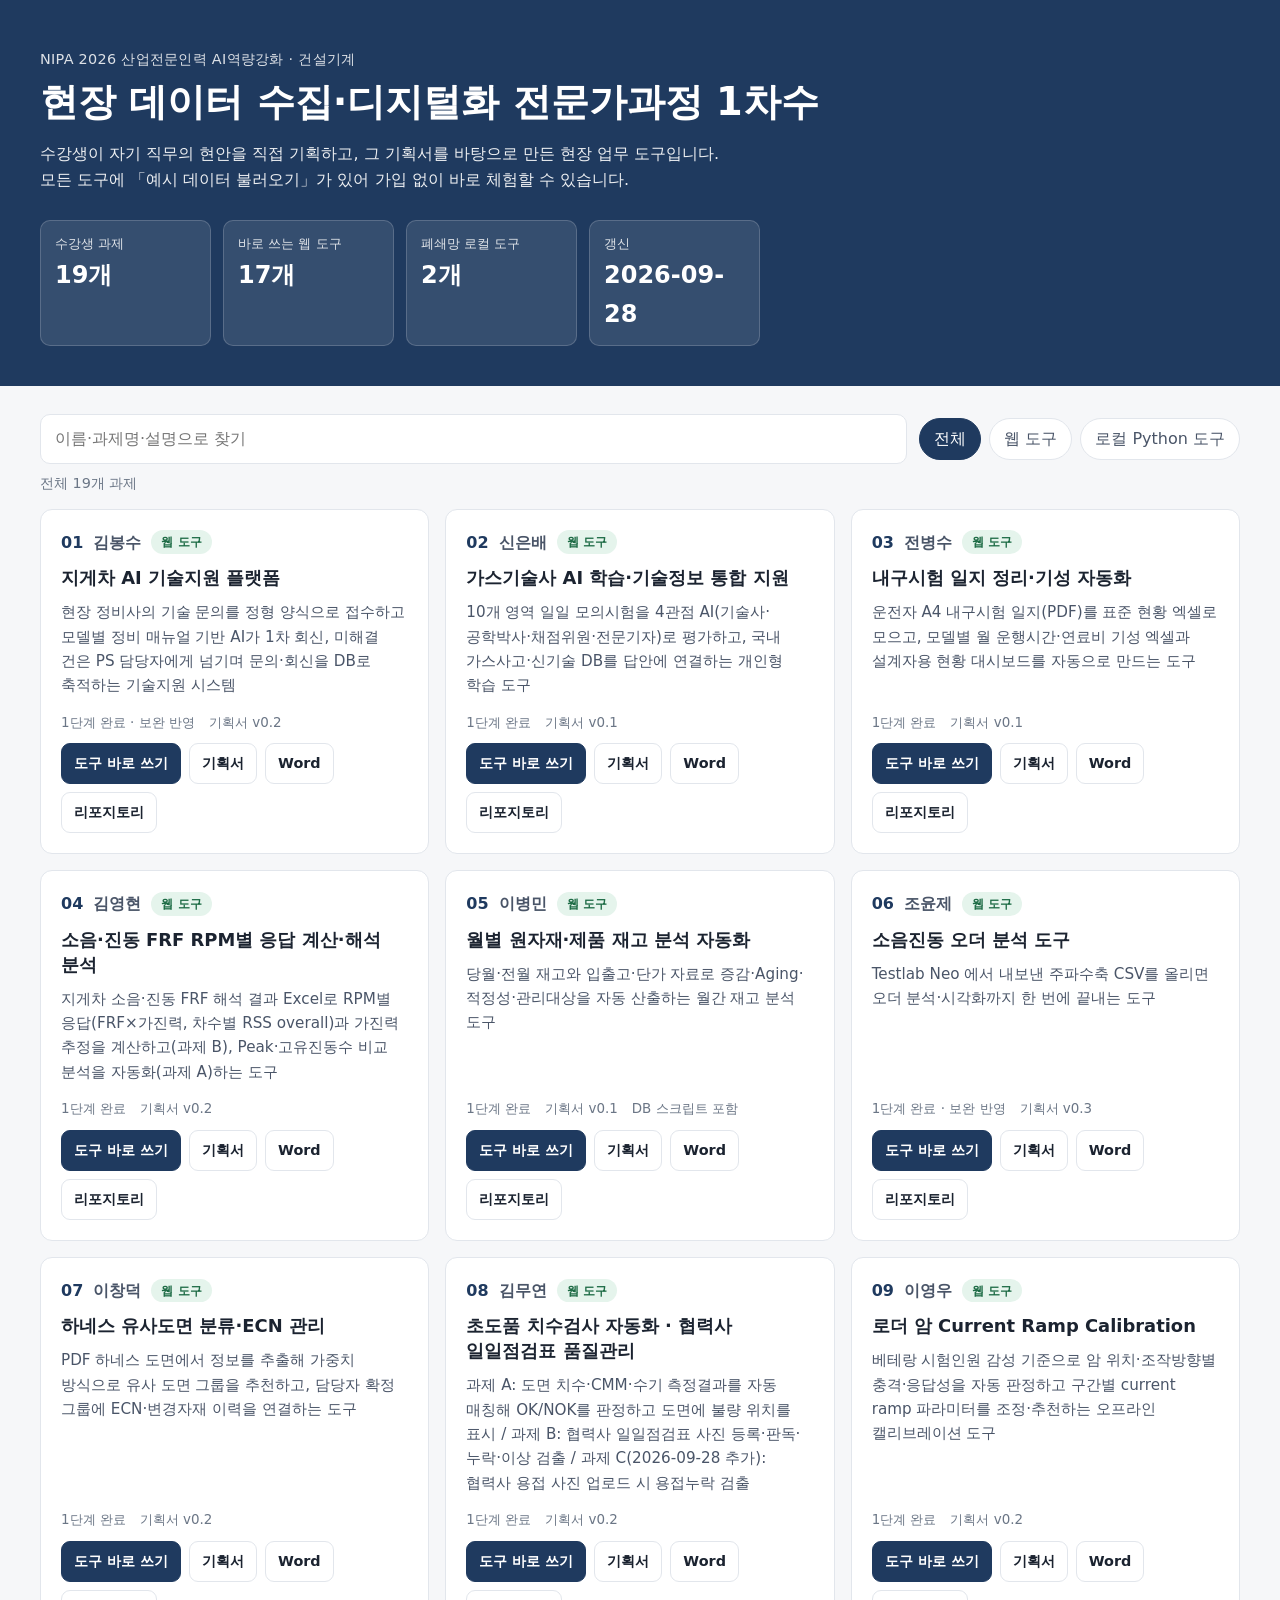
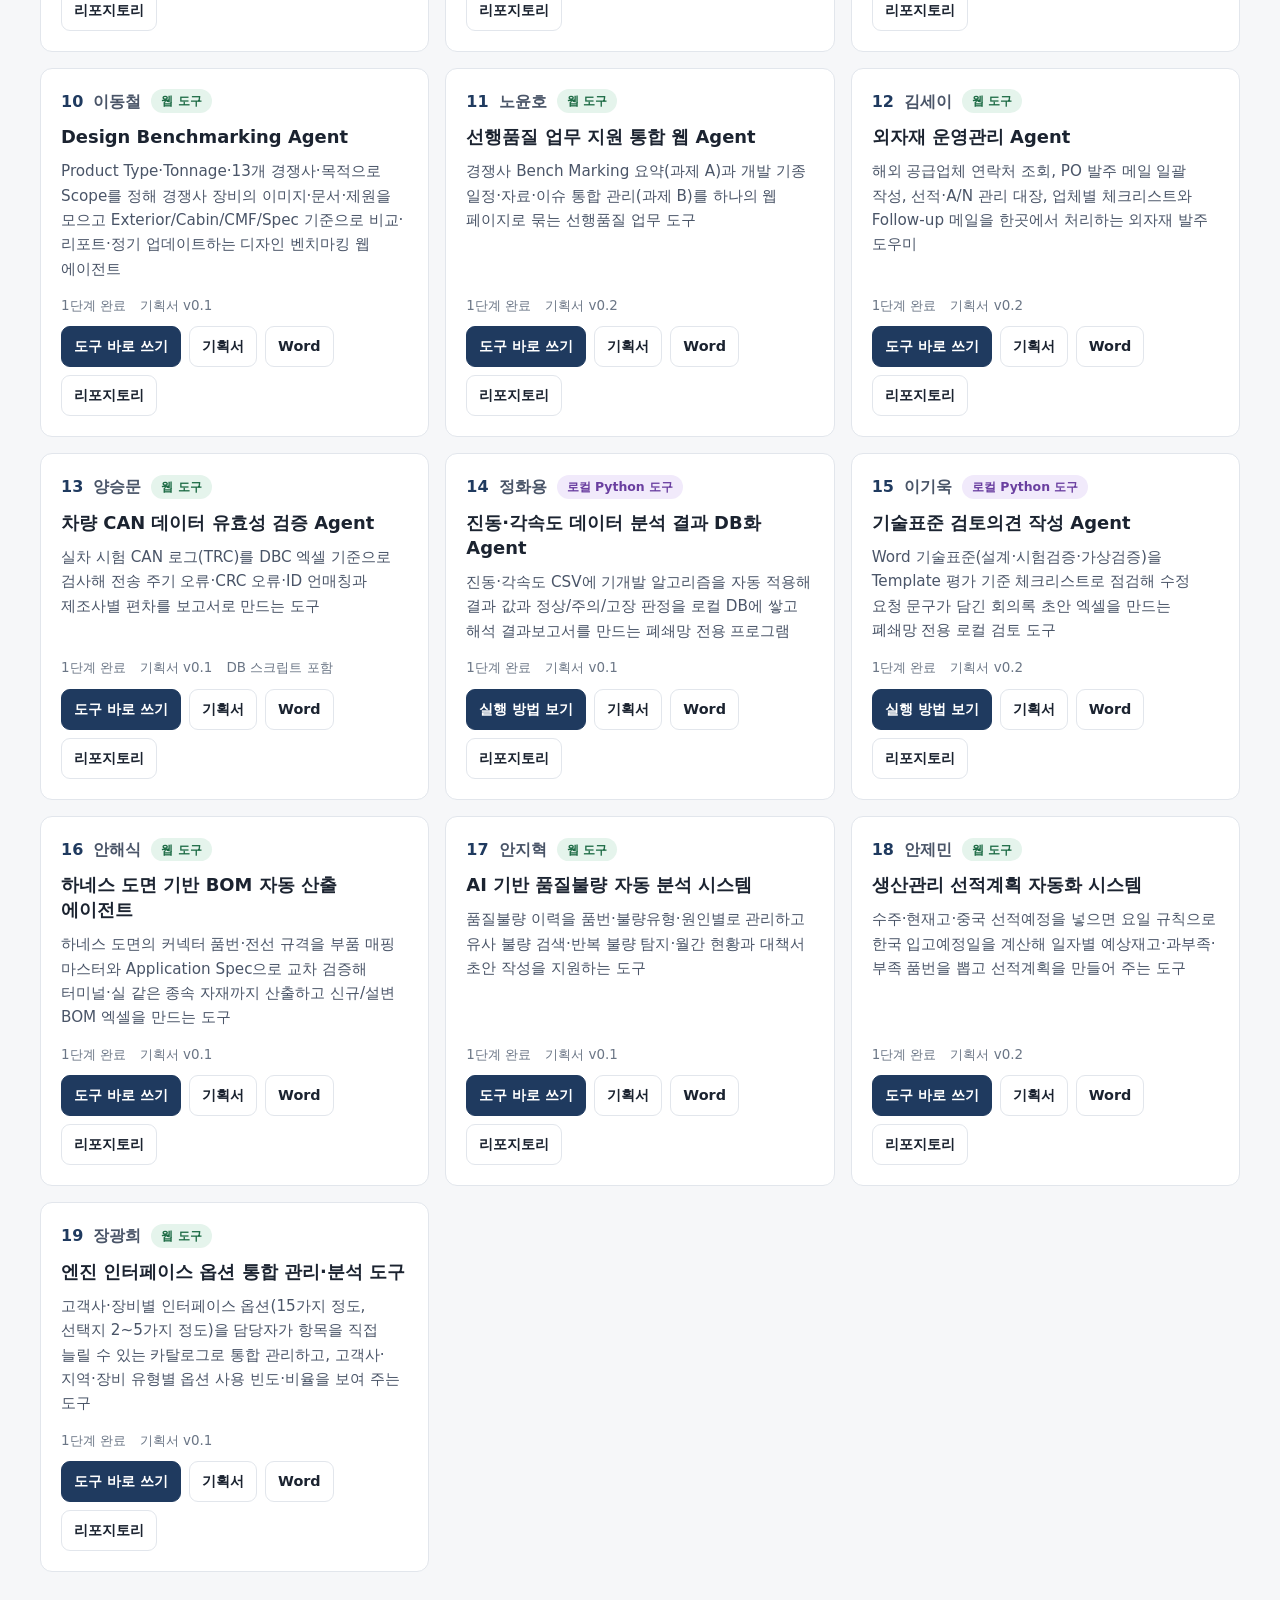
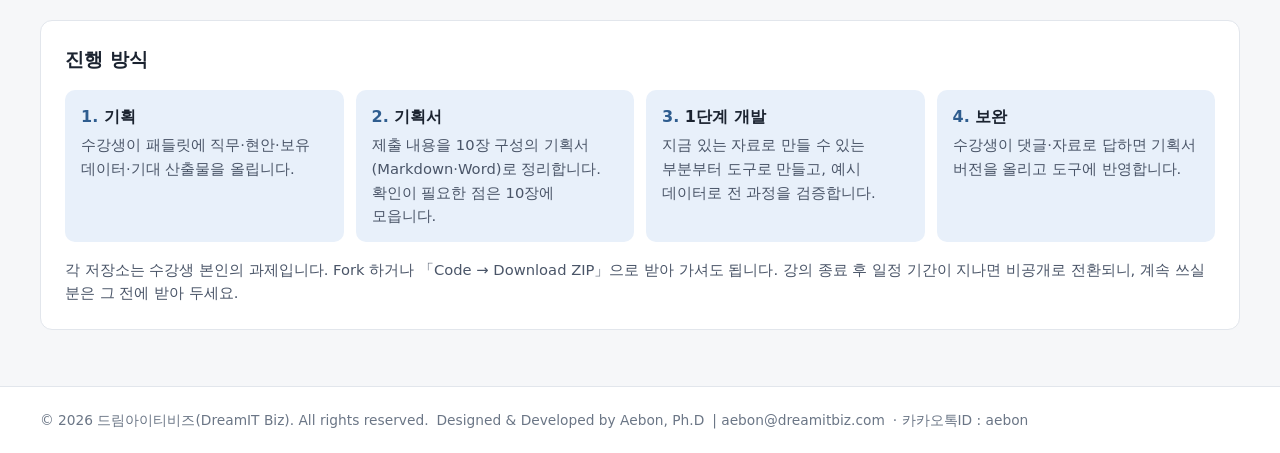
==== index.html @ 77afb8bf "수강생 프로젝트 소개 페이지 — data09-01~19 목록(도구·기획서·리포 링크), 목록 자동 생성기, OG Co-Authored-By: Claude Opus 5.5 <nore" ====
<!doctype html>
<html lang="ko">
<head>
  <meta charset="utf-8" />
  <meta name="viewport" content="width=device-width, initial-scale=1" />
  <title>현장 데이터 디지털화 전문가과정 1차수 · 수강생 프로젝트</title>
  <meta name="description" content="현장 데이터 수집·디지털화 전문가과정 1차수 수강생들이 직접 기획한 현장 업무 도구를 한곳에 모았습니다. 기획서·리포지토리·바로 쓰는 도구 링크." />
  <link rel="canonical" href="https://aebonlee.github.io/data09-00/" />
  <meta name="robots" content="index, follow" />
  <meta property="og:type" content="website" />
  <meta property="og:site_name" content="현장 데이터 디지털화 전문가과정" />
  <meta property="og:url" content="https://aebonlee.github.io/data09-00/" />
  <meta property="og:title" content="현장 데이터 디지털화 전문가과정 1차수 · 수강생 프로젝트" />
  <meta property="og:description" content="수강생이 직접 기획한 현장 업무 도구 모음 — 기획서·리포지토리·바로 쓰는 도구" />
  <meta property="og:image" content="https://aebonlee.github.io/data09-00/og-image.png" />
  <meta property="og:image:width" content="1200" />
  <meta property="og:image:height" content="630" />
  <meta name="twitter:card" content="summary_large_image" />
  <link rel="icon" href="data:image/svg+xml,%3Csvg xmlns='http://www.w3.org/2000/svg' viewBox='0 0 32 32'%3E%3Crect width='32' height='32' rx='7' fill='%231f3a5f'/%3E%3Ctext x='16' y='22' font-size='15' text-anchor='middle' fill='white' font-family='sans-serif' font-weight='700'%3E09%3C/text%3E%3C/svg%3E" />
  <link rel="stylesheet" href="css/style.css" />
</head>
<body>
  <header class="hero">
    <div class="inner">
      <p class="eyebrow">NIPA 2026 산업전문인력 AI역량강화 · 건설기계</p>
      <h1>현장 데이터 수집·디지털화 전문가과정 <span class="nowrap">1차수</span></h1>
      <p class="lead">수강생이 자기 직무의 현안을 직접 기획하고, 그 기획서를 바탕으로 만든 현장 업무 도구입니다.<br />
        모든 도구에 「예시 데이터 불러오기」가 있어 가입 없이 바로 체험할 수 있습니다.</p>
      <dl class="stats" id="stats"></dl>
    </div>
  </header>

  <main class="inner">
    <section class="toolbar" aria-label="찾기">
      <label class="search">
        <span class="sr-only">검색</span>
        <input id="q" type="search" placeholder="이름·과제명·설명으로 찾기" autocomplete="off" />
      </label>
      <div class="chips" role="group" aria-label="유형">
        <button type="button" class="chip is-on" data-kind="">전체</button>
        <button type="button" class="chip" data-kind="웹 도구">웹 도구</button>
        <button type="button" class="chip" data-kind="로컬 Python 도구">로컬 Python 도구</button>
      </div>
    </section>

    <p class="count" id="count" aria-live="polite"></p>
    <ol class="grid" id="grid"></ol>

    <section class="guide">
      <h2>진행 방식</h2>
      <ol class="steps">
        <li><strong>기획</strong><span>수강생이 패들릿에 직무·현안·보유 데이터·기대 산출물을 올립니다.</span></li>
        <li><strong>기획서</strong><span>제출 내용을 10장 구성의 기획서(Markdown·Word)로 정리합니다. 확인이 필요한 점은 10장에 모읍니다.</span></li>
        <li><strong>1단계 개발</strong><span>지금 있는 자료로 만들 수 있는 부분부터 도구로 만들고, 예시 데이터로 전 과정을 검증합니다.</span></li>
        <li><strong>보완</strong><span>수강생이 댓글·자료로 답하면 기획서 버전을 올리고 도구에 반영합니다.</span></li>
      </ol>
      <p class="note">각 저장소는 수강생 본인의 과제입니다. Fork 하거나 「Code → Download ZIP」으로 받아 가셔도 됩니다.
        강의 종료 후 일정 기간이 지나면 비공개로 전환되니, 계속 쓰실 분은 그 전에 받아 두세요.</p>
    </section>
  </main>

  <footer class="footer">
    <div class="inner footer-bottom-line" id="footer"></div>
  </footer>

  <script src="data/projects.js"></script>
  <script src="js/app.js"></script>
</body>
</html>
---- css/style.css ----
:root {
  --bg: #f6f7f9;
  --surface: #ffffff;
  --ink: #1b2330;
  --ink-2: #4a5568;
  --ink-3: #6b7686;
  --line: #e2e6ec;
  --brand: #1f3a5f;
  --brand-2: #2f5d8f;
  --on-brand: #ffffff;
  --accent: #e8f0fa;
  --ok: #1d6b45;
  --ok-bg: #e5f4ec;
  --py: #6a3fa0;
  --py-bg: #f1eafb;
  --container-wide: 1280px;
  --container-pad: 20px;
  --radius: 12px;
}
@media (min-width: 640px) { :root { --container-pad: 28px; } }
@media (min-width: 1024px) { :root { --container-pad: 40px; } }

* { box-sizing: border-box; }
html { -webkit-text-size-adjust: 100%; }
body {
  margin: 0;
  background: var(--bg);
  color: var(--ink);
  font-family: "Pretendard", "Apple SD Gothic Neo", "Malgun Gothic", system-ui, sans-serif;
  line-height: 1.6;
  word-break: keep-all;
  overflow-wrap: break-word;
}
a { color: inherit; }
button, input { font: inherit; }
.nowrap { white-space: nowrap; }
.sr-only { position: absolute; width: 1px; height: 1px; overflow: hidden; clip: rect(0 0 0 0); white-space: nowrap; }

.inner {
  max-width: calc(var(--container-wide) + 2 * var(--container-pad));
  padding: 0 var(--container-pad);
  margin: 0 auto;
}

/* 히어로 */
.hero { background: var(--brand); color: var(--on-brand); padding: 48px 0 40px; }
.hero h1 { color: var(--on-brand); font-size: clamp(1.5rem, 1.1rem + 2vw, 2.4rem); line-height: 1.3; margin: 6px 0 14px; }
.eyebrow { margin: 0; font-size: 0.9rem; opacity: 0.85; letter-spacing: 0.02em; }
.lead { margin: 0; max-width: 52rem; opacity: 0.92; }
.stats { display: grid; grid-template-columns: repeat(auto-fit, minmax(140px, 1fr)); gap: 12px; margin: 28px 0 0; max-width: 720px; }
.stats div { background: rgba(255, 255, 255, 0.1); border: 1px solid rgba(255, 255, 255, 0.18); border-radius: 10px; padding: 12px 14px; }
.stats dt { font-size: 0.82rem; opacity: 0.85; }
.stats dd { margin: 2px 0 0; font-size: 1.5rem; font-weight: 700; }

/* 찾기 */
.toolbar { display: flex; flex-wrap: wrap; gap: 12px; align-items: center; margin: 28px 0 8px; }
.search { flex: 1 1 280px; }
.search input {
  width: 100%; padding: 11px 14px; border: 1px solid var(--line); border-radius: 10px; background: var(--surface); color: var(--ink);
}
.search input:focus { outline: 2px solid var(--brand-2); outline-offset: 1px; }
.chips { display: flex; flex-wrap: wrap; gap: 8px; }
.chip {
  border: 1px solid var(--line); background: var(--surface); color: var(--ink-2); border-radius: 999px; padding: 7px 14px; cursor: pointer;
}
.chip.is-on { background: var(--brand); border-color: var(--brand); color: var(--on-brand); }
.count { color: var(--ink-3); font-size: 0.9rem; margin: 6px 0 14px; }

/* 카드 */
.grid { list-style: none; padding: 0; margin: 0; display: grid; gap: 16px; grid-template-columns: repeat(auto-fill, minmax(min(100%, 340px), 1fr)); }
.card {
  background: var(--surface); border: 1px solid var(--line); border-radius: var(--radius); padding: 20px; display: flex; flex-direction: column; gap: 10px; min-width: 0;
}
.card-top { display: flex; align-items: center; gap: 10px; flex-wrap: wrap; }
.no { font-weight: 800; color: var(--brand); font-variant-numeric: tabular-nums; }
.who { color: var(--ink-2); font-weight: 600; }
.badge { font-size: 0.78rem; border-radius: 999px; padding: 2px 10px; font-weight: 600; }
.badge.web { background: var(--ok-bg); color: var(--ok); }
.badge.py { background: var(--py-bg); color: var(--py); }
.card h3 { margin: 0; font-size: 1.12rem; line-height: 1.4; }
.card p.desc { margin: 0; color: var(--ink-2); font-size: 0.95rem; }
.meta { display: flex; flex-wrap: wrap; gap: 6px 14px; color: var(--ink-3); font-size: 0.84rem; margin-top: auto; padding-top: 4px; }
.actions { display: flex; flex-wrap: wrap; gap: 8px; }
.btn {
  display: inline-flex; align-items: center; gap: 8px; text-decoration: none; border-radius: 9px; padding: 8px 12px; font-size: 0.9rem; font-weight: 600;
  border: 1px solid var(--line); color: var(--ink); background: var(--surface);
}
.btn:hover { border-color: var(--brand-2); }
.btn.primary { background: var(--brand); border-color: var(--brand); color: var(--on-brand); }
.btn.primary:hover { background: var(--brand-2); }
.btn.muted { color: var(--ink-3); cursor: default; }
.empty { color: var(--ink-3); padding: 28px 0; }

/* 진행 방식 */
.guide { margin: 48px 0 56px; background: var(--surface); border: 1px solid var(--line); border-radius: var(--radius); padding: 24px; }
.guide h2 { margin: 0 0 14px; font-size: 1.2rem; }
.steps { list-style: none; counter-reset: s; padding: 0; margin: 0; display: grid; gap: 12px; grid-template-columns: repeat(auto-fit, minmax(min(100%, 230px), 1fr)); }
.steps li { counter-increment: s; background: var(--accent); border-radius: 10px; padding: 14px 16px; display: flex; flex-direction: column; gap: 4px; }
.steps li strong::before { content: counter(s) ". "; color: var(--brand-2); }
.steps span { color: var(--ink-2); font-size: 0.92rem; }
.note { margin: 16px 0 0; color: var(--ink-2); font-size: 0.92rem; }

/* 푸터 */
.footer { border-top: 1px solid var(--line); background: var(--surface); padding: 22px 0; color: var(--ink-3); font-size: 0.86rem; }
.footer-bottom-line { display: flex; flex-wrap: wrap; gap: 2px 8px; align-items: baseline; }
.footer-bottom-line span { white-space: nowrap; }
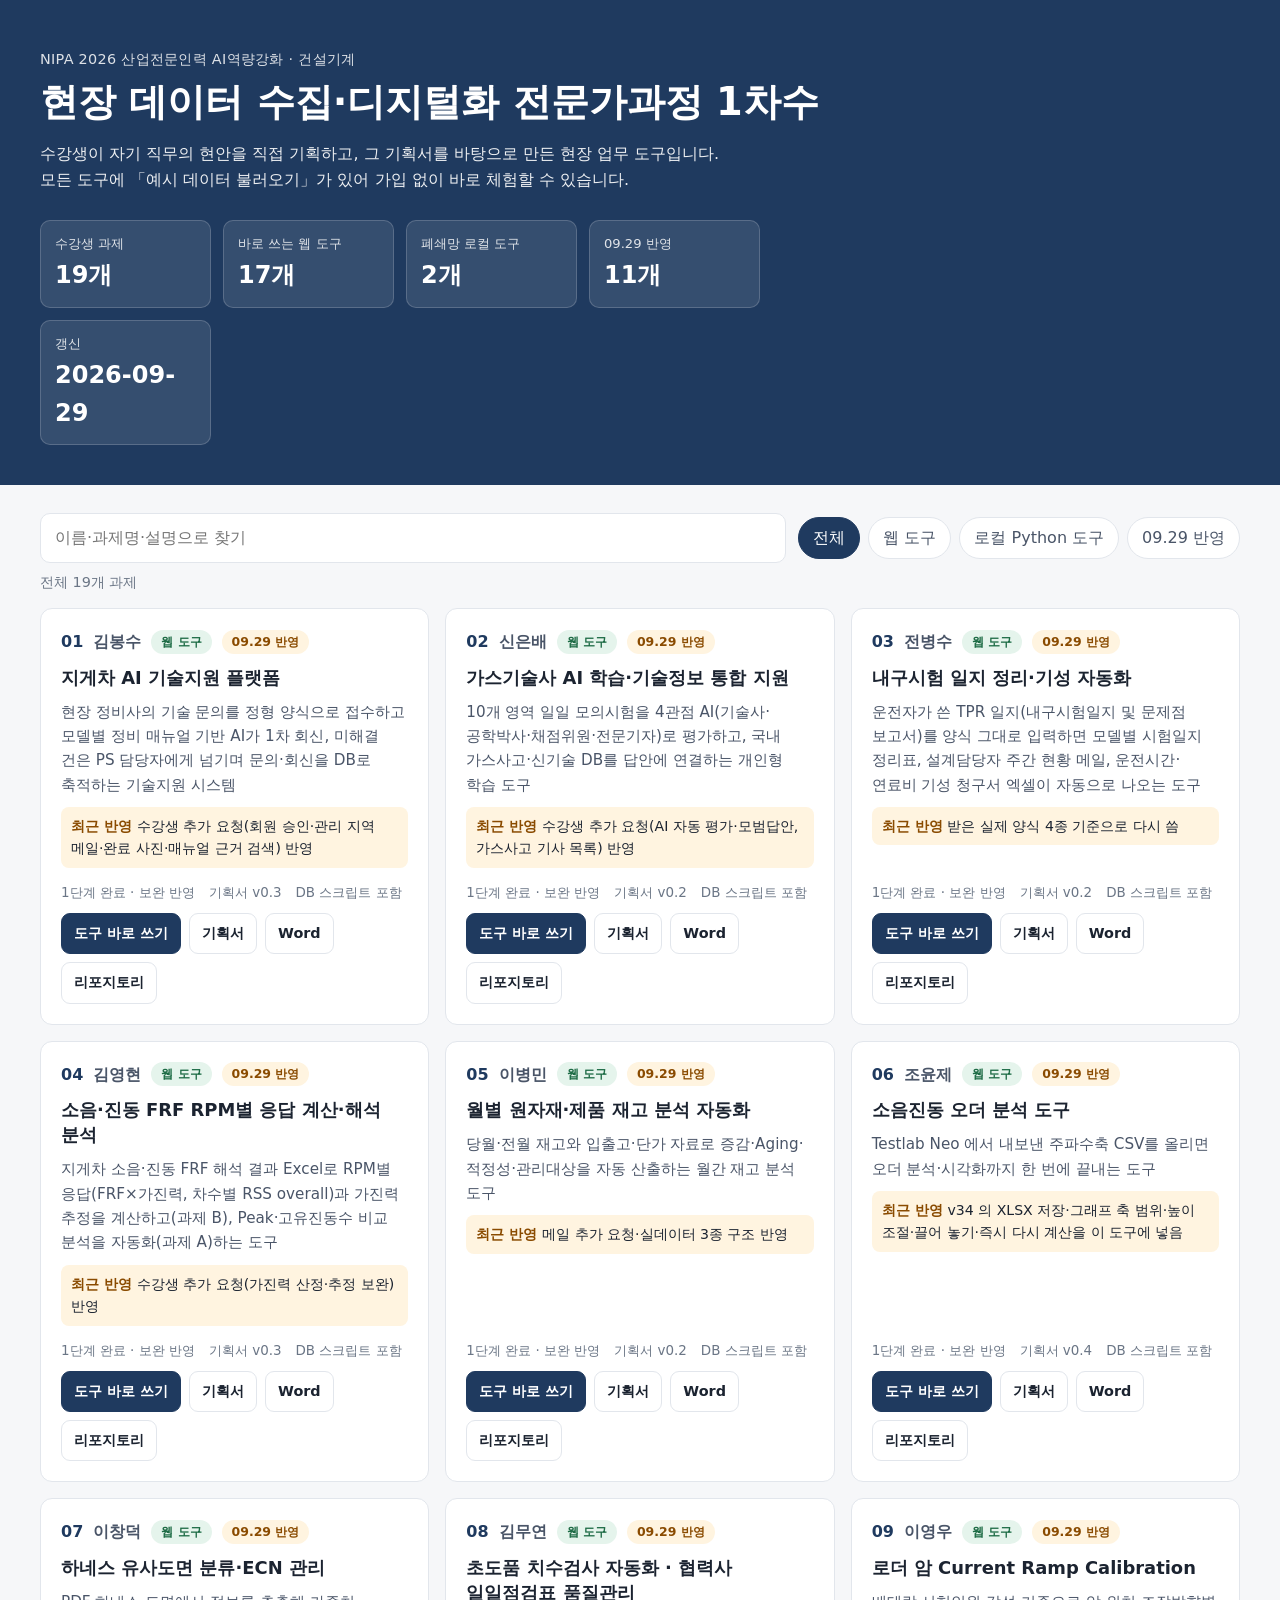
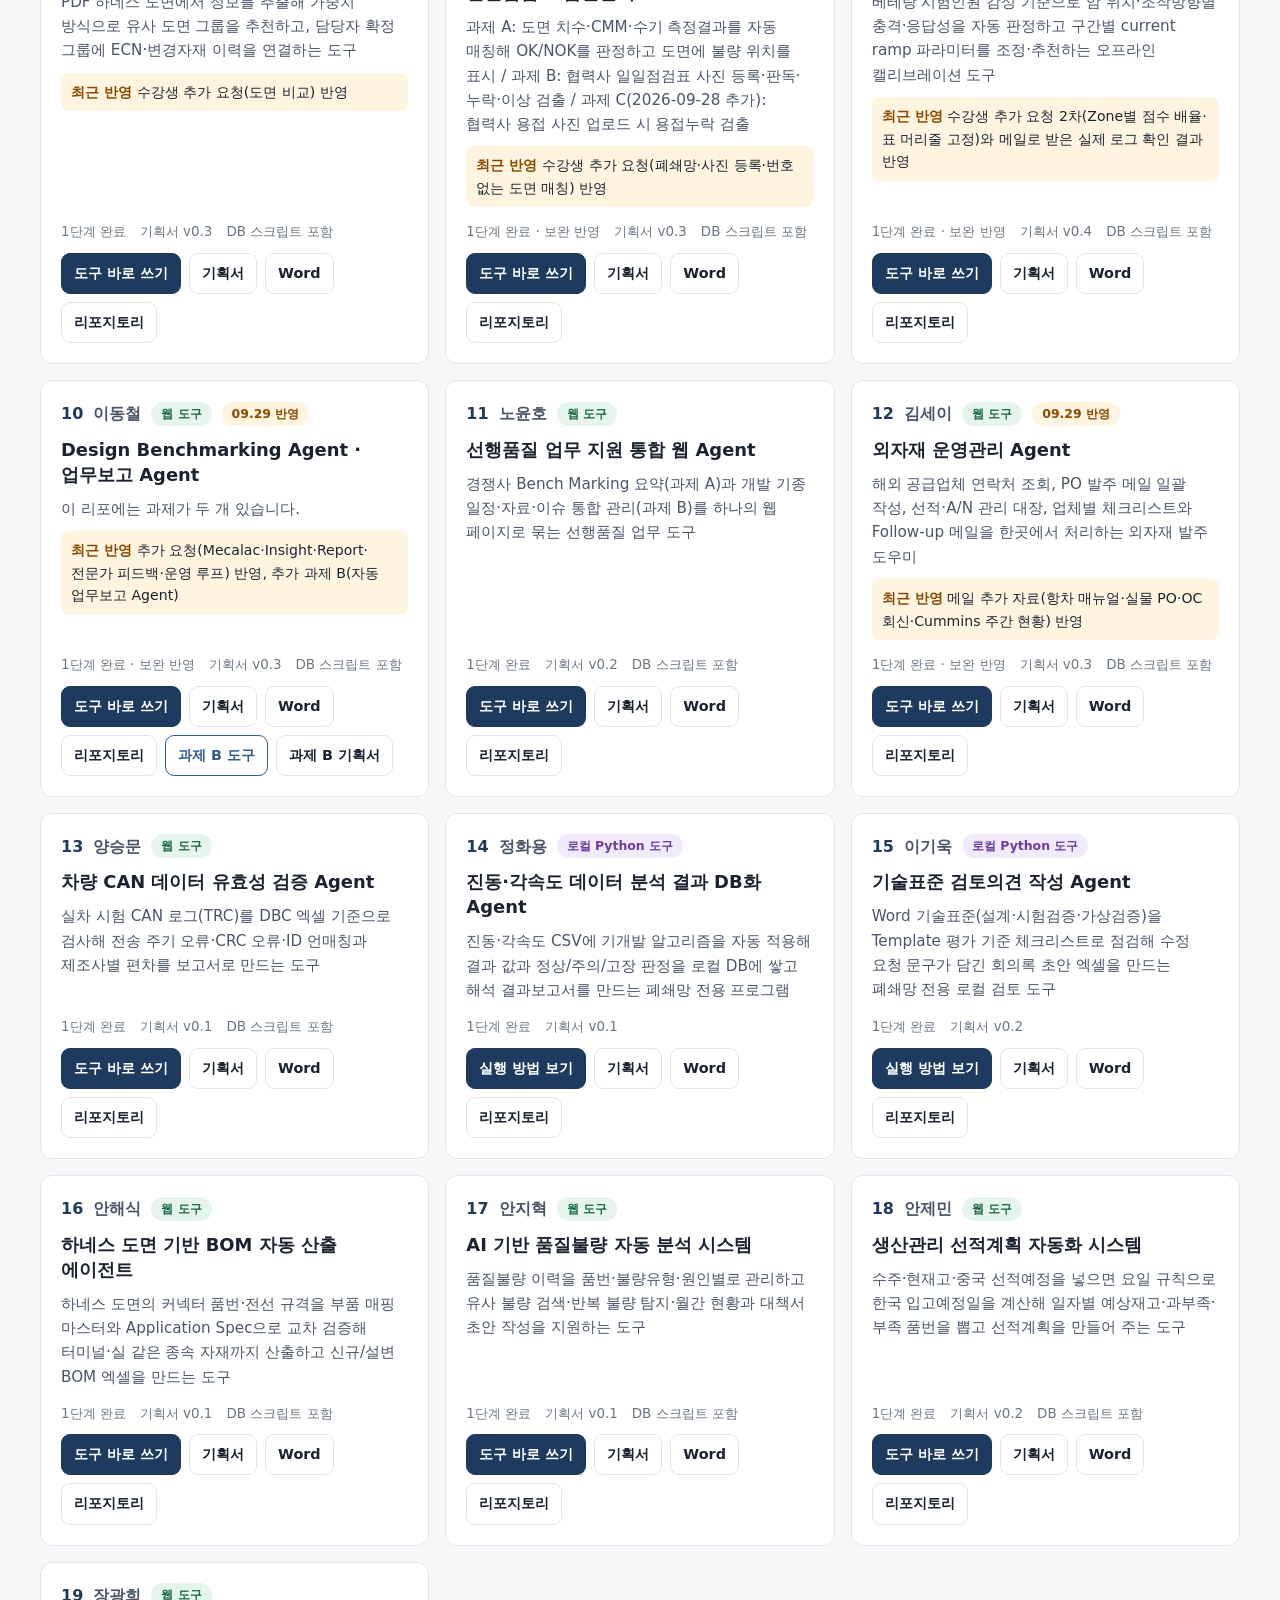
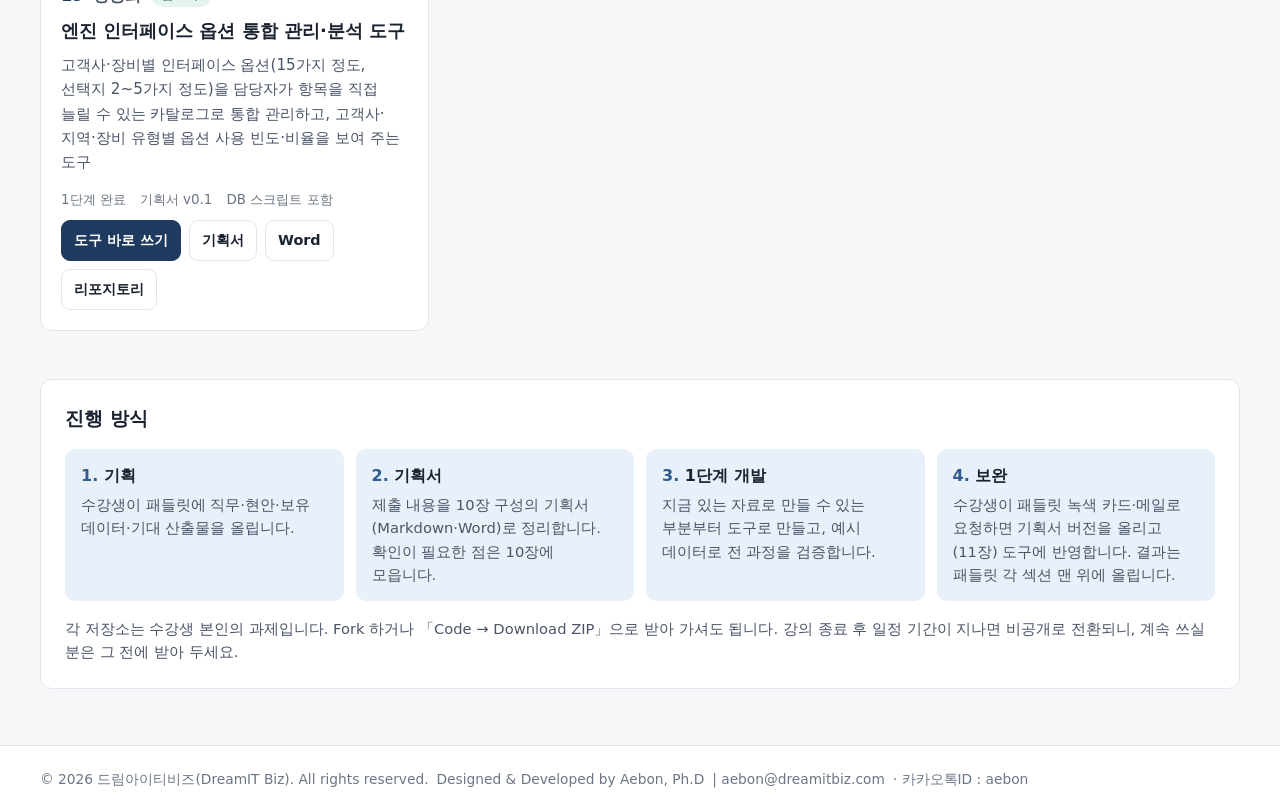
==== commit 32f6bf88: "허브 — 최근 반영 표시(날짜 배지·반영 내용·필터·통계), 과제 B 링크, 좁은 화면 푸터 줄바꿈 Co-Authored-By: Claude Opus 5.5 <noreply@ant" ====
--- a/index.html
+++ b/index.html
@@ -40,6 +40,7 @@
         <button type="button" class="chip is-on" data-kind="">전체</button>
         <button type="button" class="chip" data-kind="웹 도구">웹 도구</button>
         <button type="button" class="chip" data-kind="로컬 Python 도구">로컬 Python 도구</button>
+        <button type="button" class="chip" data-kind="recent">최근 반영</button>
       </div>
     </section>
 
@@ -52,7 +53,7 @@
         <li><strong>기획</strong><span>수강생이 패들릿에 직무·현안·보유 데이터·기대 산출물을 올립니다.</span></li>
         <li><strong>기획서</strong><span>제출 내용을 10장 구성의 기획서(Markdown·Word)로 정리합니다. 확인이 필요한 점은 10장에 모읍니다.</span></li>
         <li><strong>1단계 개발</strong><span>지금 있는 자료로 만들 수 있는 부분부터 도구로 만들고, 예시 데이터로 전 과정을 검증합니다.</span></li>
-        <li><strong>보완</strong><span>수강생이 댓글·자료로 답하면 기획서 버전을 올리고 도구에 반영합니다.</span></li>
+        <li><strong>보완</strong><span>수강생이 패들릿 녹색 카드·메일로 요청하면 기획서 버전을 올리고(11장) 도구에 반영합니다. 결과는 패들릿 각 섹션 맨 위에 올립니다.</span></li>
       </ol>
       <p class="note">각 저장소는 수강생 본인의 과제입니다. Fork 하거나 「Code → Download ZIP」으로 받아 가셔도 됩니다.
         강의 종료 후 일정 기간이 지나면 비공개로 전환되니, 계속 쓰실 분은 그 전에 받아 두세요.</p>
--- a/css/style.css
+++ b/css/style.css
@@ -13,6 +13,8 @@
   --ok-bg: #e5f4ec;
   --py: #6a3fa0;
   --py-bg: #f1eafb;
+  --new: #8a4b00;
+  --new-bg: #fff4e0;
   --container-wide: 1280px;
   --container-pad: 20px;
   --radius: 12px;
@@ -77,6 +79,10 @@
 .badge { font-size: 0.78rem; border-radius: 999px; padding: 2px 10px; font-weight: 600; }
 .badge.web { background: var(--ok-bg); color: var(--ok); }
 .badge.py { background: var(--py-bg); color: var(--py); }
+.badge.new { background: var(--new-bg); color: var(--new); }
+.card p.recent { margin: 0; padding: 8px 10px; background: var(--new-bg); border-radius: 8px; color: var(--ink); font-size: 0.88rem; }
+.card p.recent strong { color: var(--new); }
+.btn.sub { border-color: var(--brand-2); color: var(--brand-2); }
 .card h3 { margin: 0; font-size: 1.12rem; line-height: 1.4; }
 .card p.desc { margin: 0; color: var(--ink-2); font-size: 0.95rem; }
 .meta { display: flex; flex-wrap: wrap; gap: 6px 14px; color: var(--ink-3); font-size: 0.84rem; margin-top: auto; padding-top: 4px; }
@@ -104,3 +110,4 @@
 .footer { border-top: 1px solid var(--line); background: var(--surface); padding: 22px 0; color: var(--ink-3); font-size: 0.86rem; }
 .footer-bottom-line { display: flex; flex-wrap: wrap; gap: 2px 8px; align-items: baseline; }
 .footer-bottom-line span { white-space: nowrap; }
+@media (max-width: 400px) { .footer-bottom-line span:first-child { white-space: normal; } }
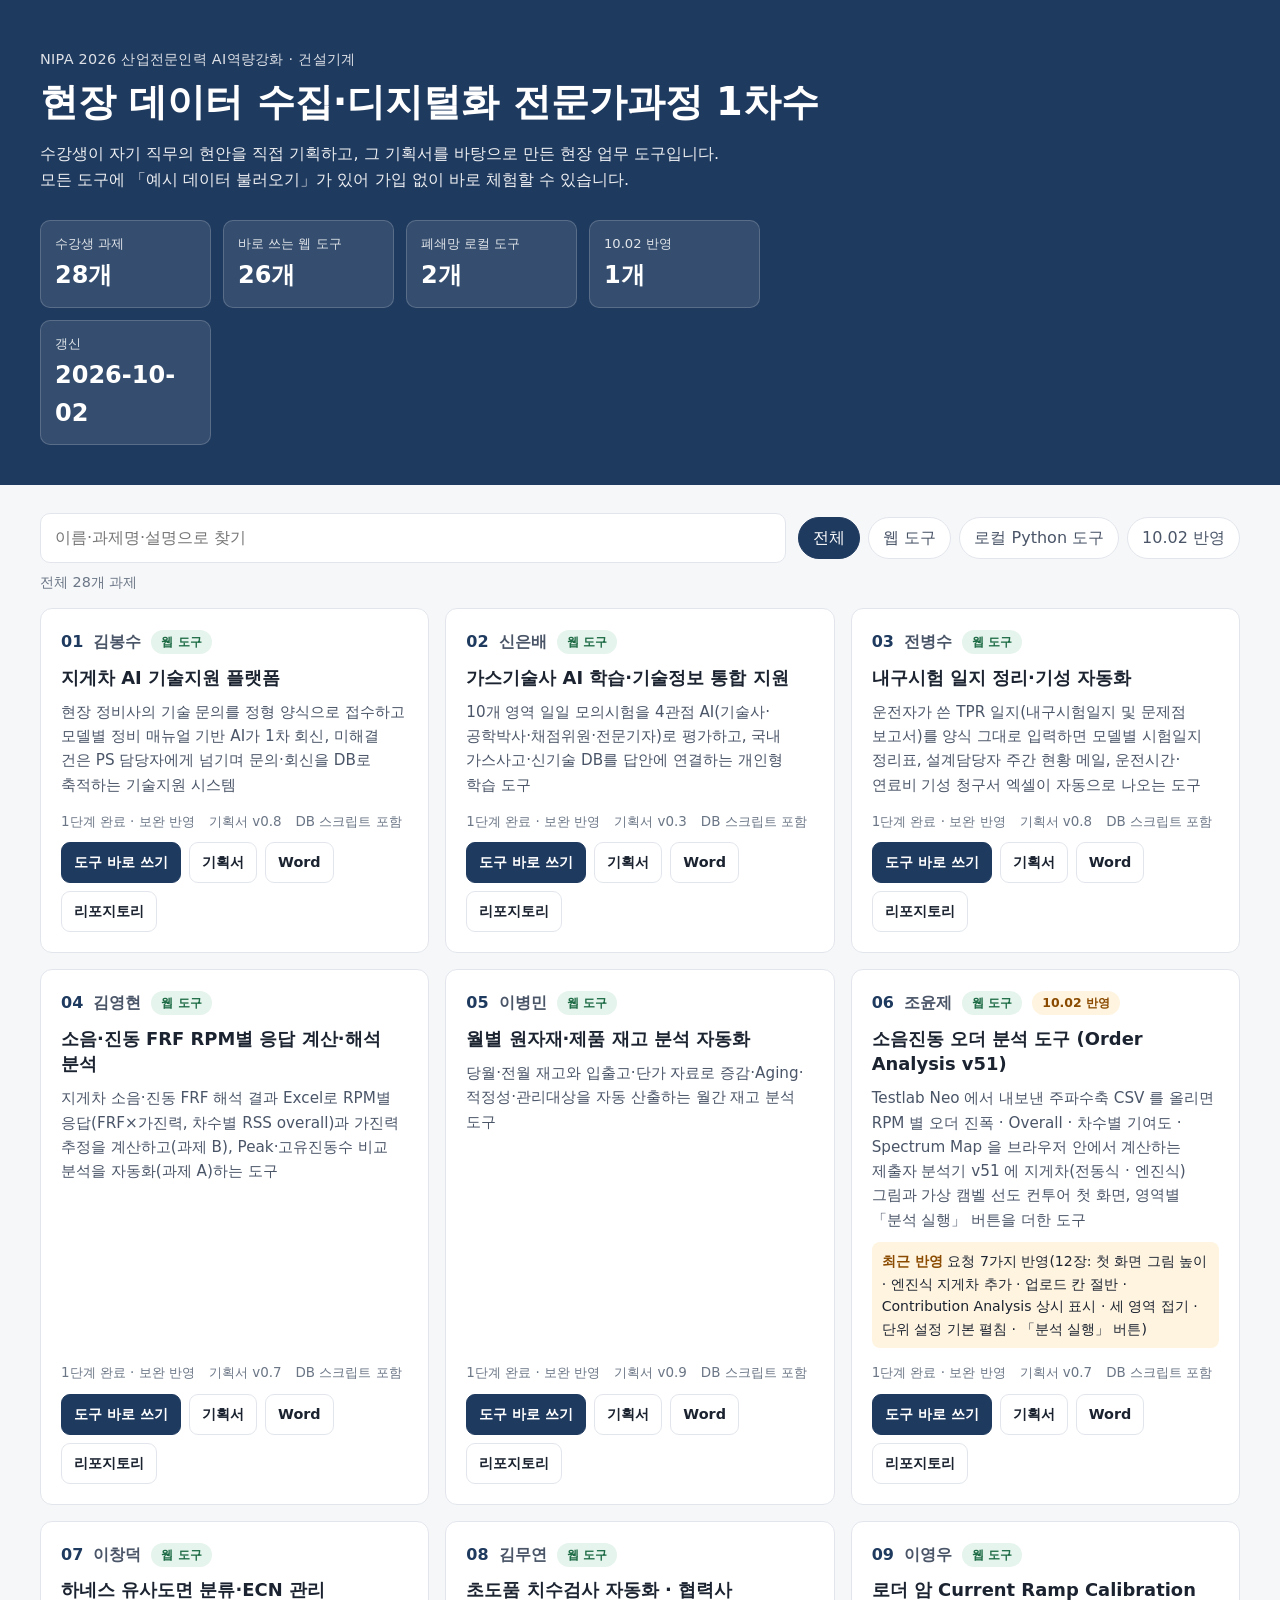
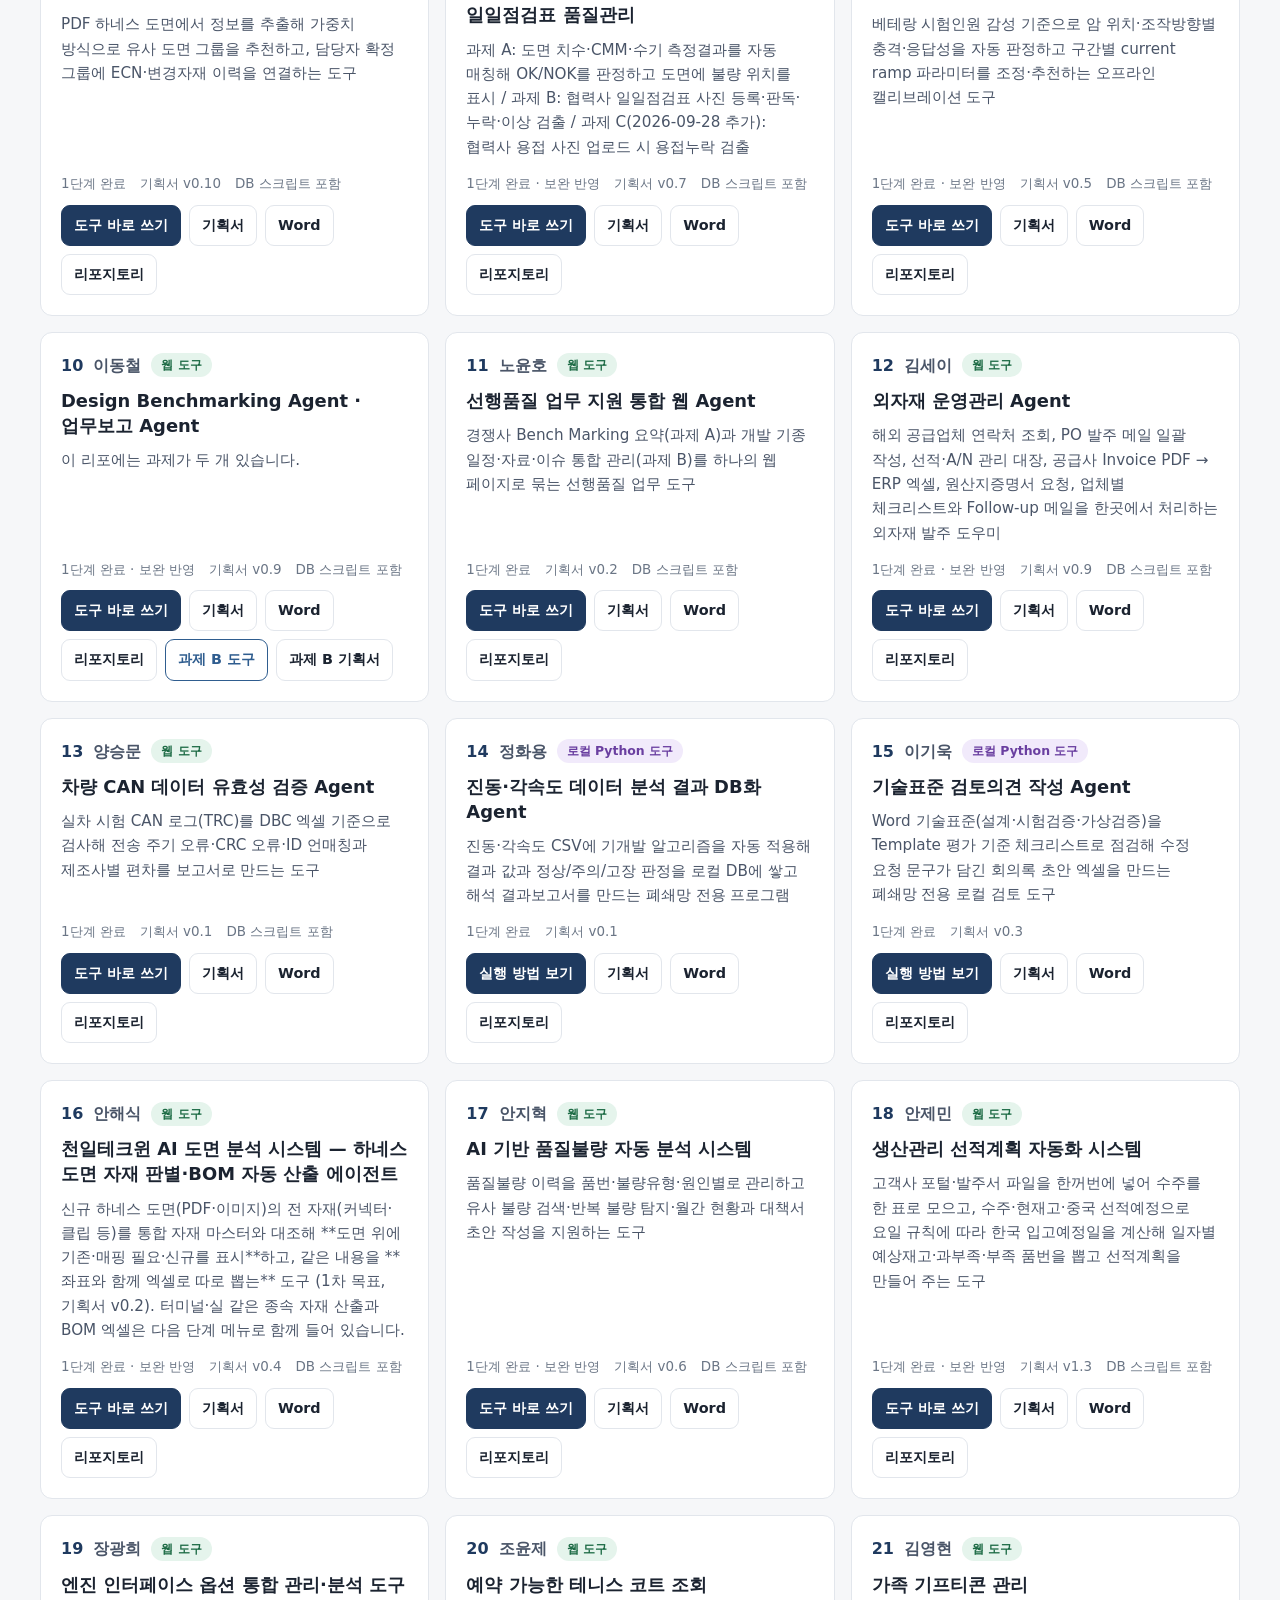
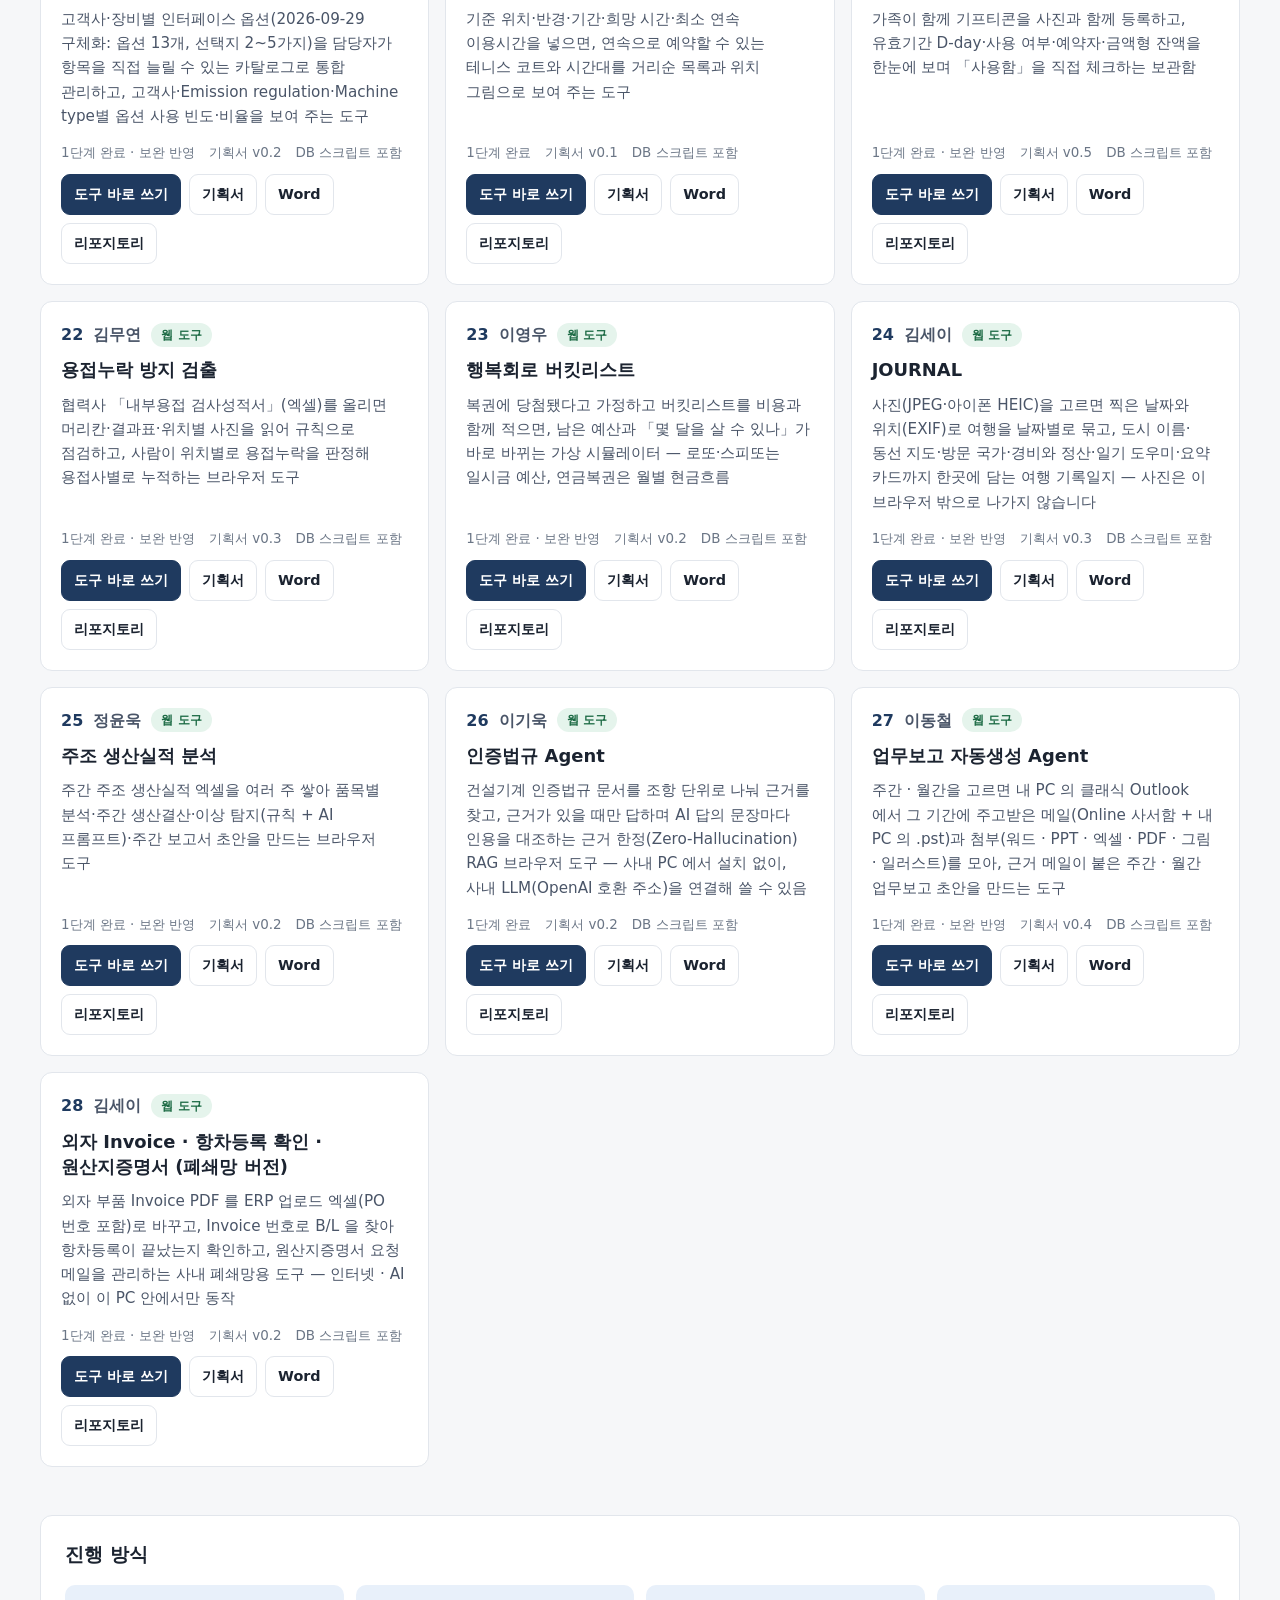
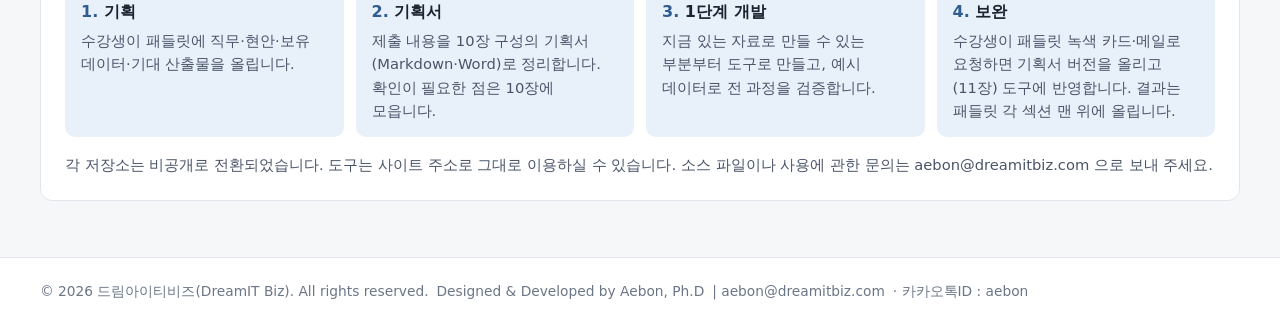
==== commit bc20c73c: "docs: 비공개 전환 — Fork·ZIP 안내를 문의 안내로 교체 저장소를 private 로 전환(2026-10-26)해 Fork·ZIP 받기가 더는 되지 않는다. 안내를 aeb" ====
--- a/index.html
+++ b/index.html
@@ -55,8 +55,8 @@
         <li><strong>1단계 개발</strong><span>지금 있는 자료로 만들 수 있는 부분부터 도구로 만들고, 예시 데이터로 전 과정을 검증합니다.</span></li>
         <li><strong>보완</strong><span>수강생이 패들릿 녹색 카드·메일로 요청하면 기획서 버전을 올리고(11장) 도구에 반영합니다. 결과는 패들릿 각 섹션 맨 위에 올립니다.</span></li>
       </ol>
-      <p class="note">각 저장소는 수강생 본인의 과제입니다. Fork 하거나 「Code → Download ZIP」으로 받아 가셔도 됩니다.
-        강의 종료 후 일정 기간이 지나면 비공개로 전환되니, 계속 쓰실 분은 그 전에 받아 두세요.</p>
+      <p class="note">각 저장소는 비공개로 전환되었습니다. 도구는 사이트 주소로 그대로 이용하실 수 있습니다.
+        소스 파일이나 사용에 관한 문의는 aebon@dreamitbiz.com 으로 보내 주세요.</p>
     </section>
   </main>
 
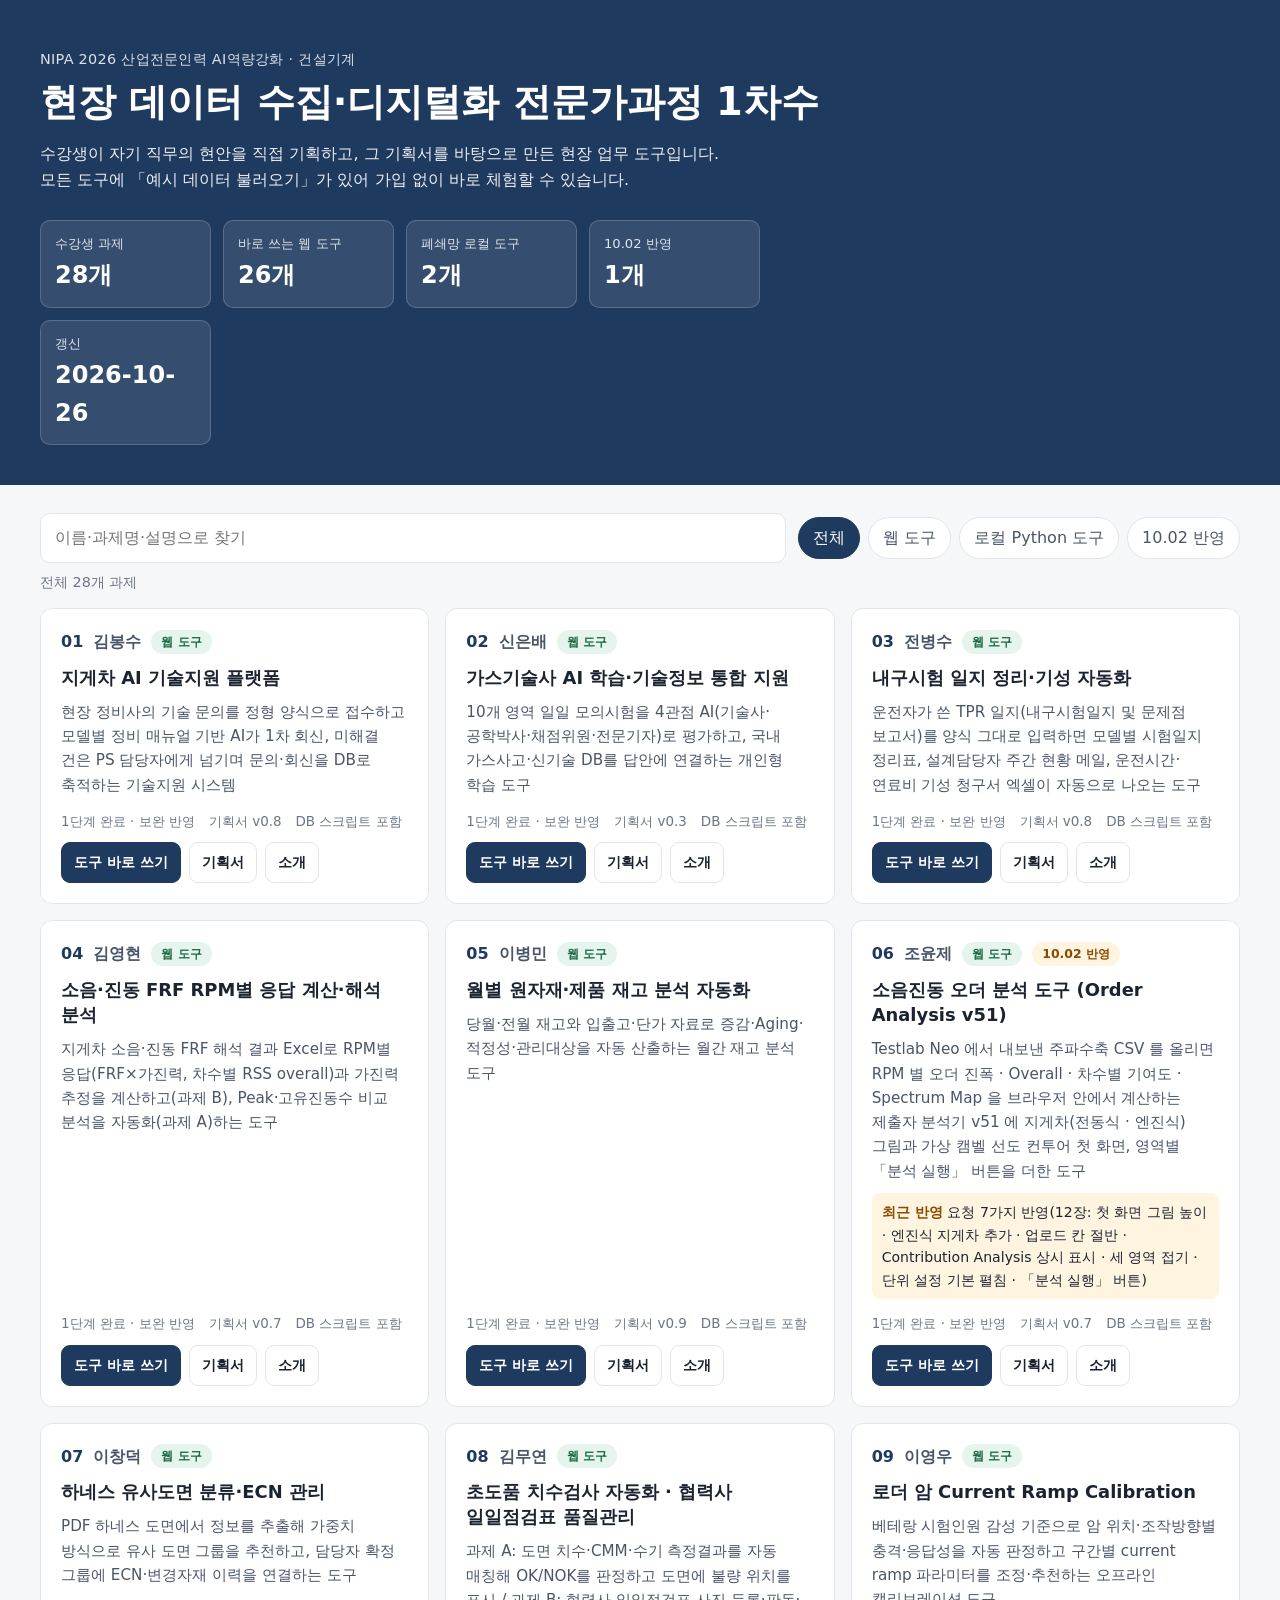
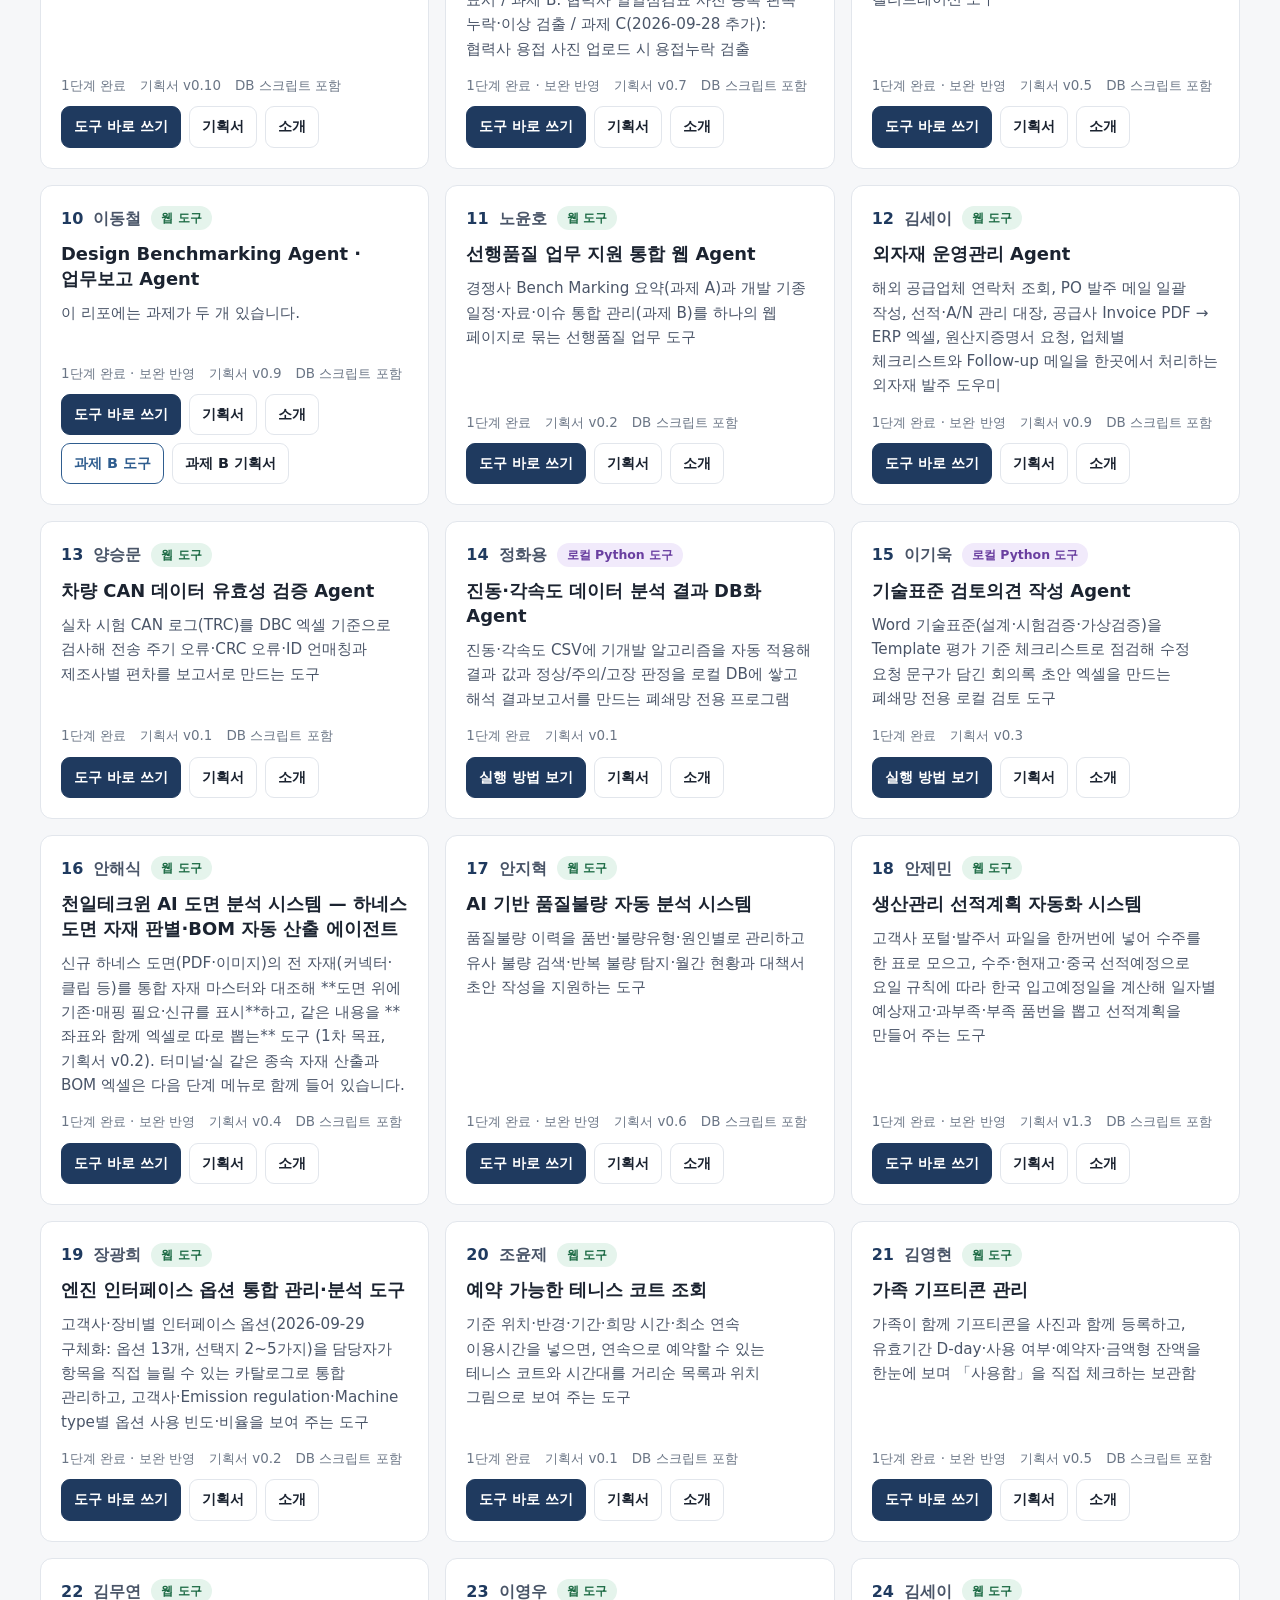
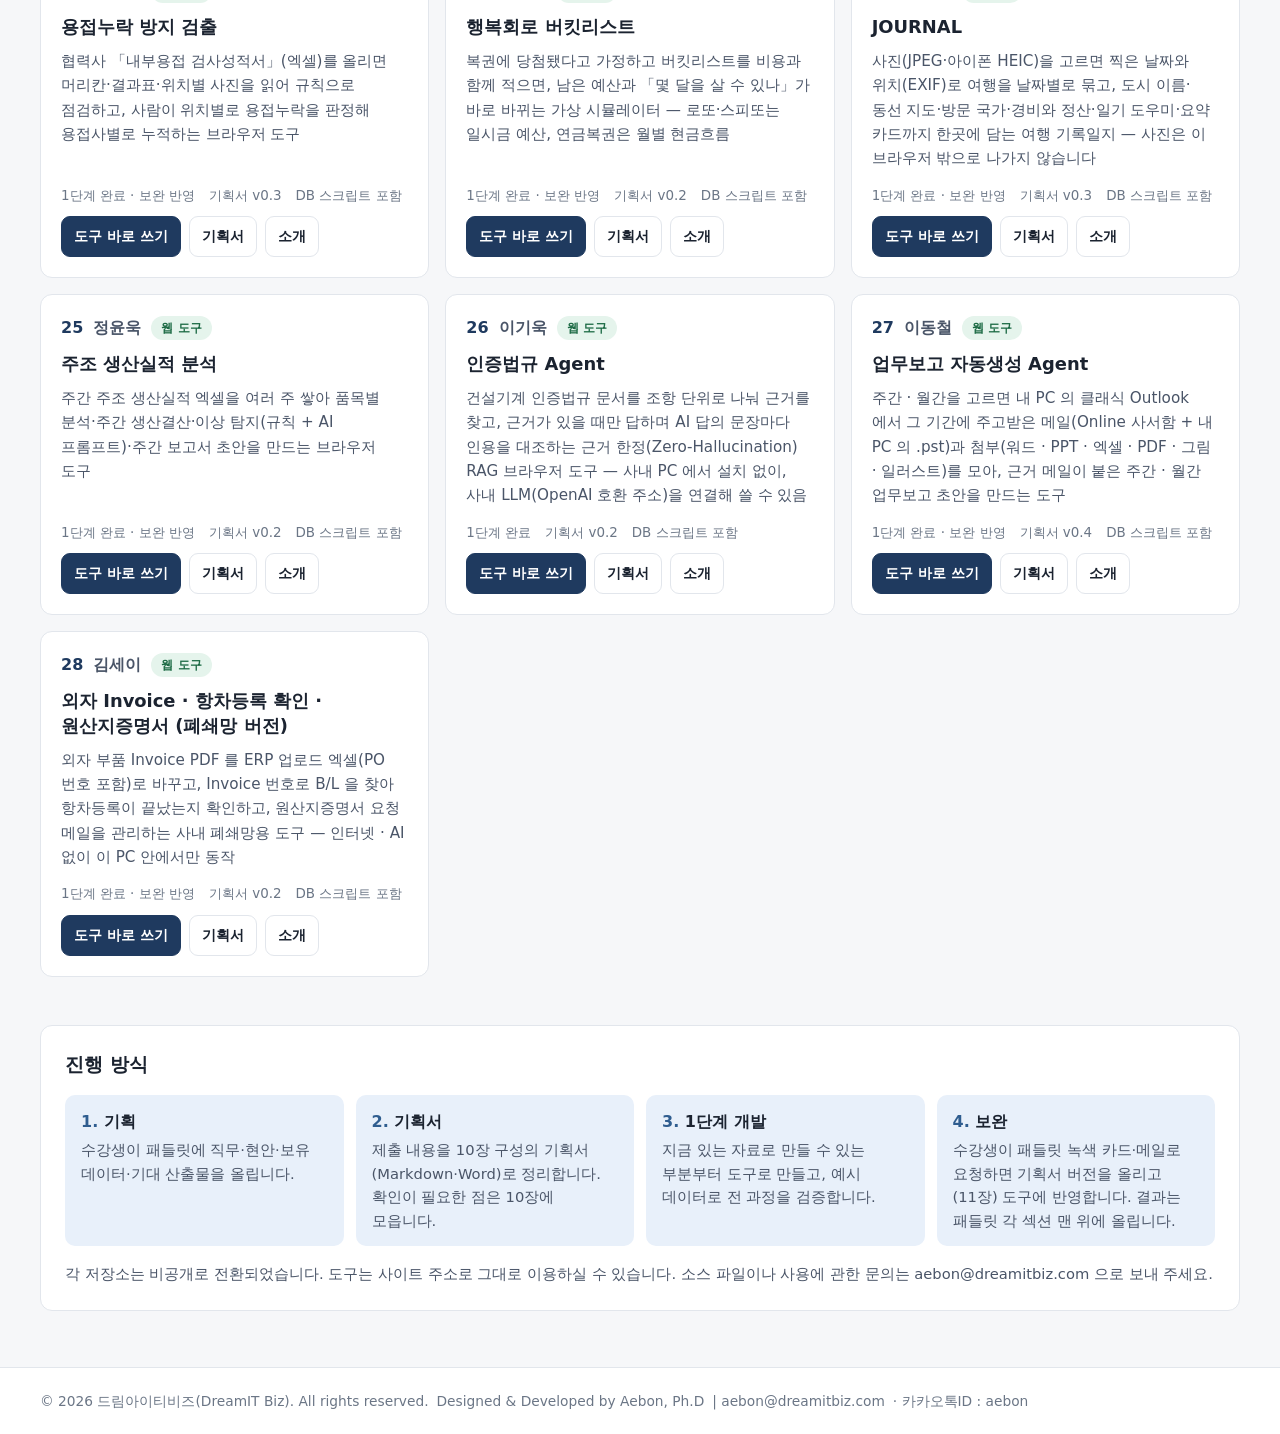
==== commit d8a4ffe6: "feat: 기획서·소개를 허브 안 열람 화면(view.html)으로 — 리포 비공개 전환 대응 리포가 private 이 되어 GitHub 기획서·리포 링크가 404 였다. buil" ====
--- a/index.html
+++ b/index.html
@@ -4,14 +4,14 @@
   <meta charset="utf-8" />
   <meta name="viewport" content="width=device-width, initial-scale=1" />
   <title>현장 데이터 디지털화 전문가과정 1차수 · 수강생 프로젝트</title>
-  <meta name="description" content="현장 데이터 수집·디지털화 전문가과정 1차수 수강생들이 직접 기획한 현장 업무 도구를 한곳에 모았습니다. 기획서·리포지토리·바로 쓰는 도구 링크." />
+  <meta name="description" content="현장 데이터 수집·디지털화 전문가과정 1차수 수강생들이 직접 기획한 현장 업무 도구를 한곳에 모았습니다. 기획서·바로 쓰는 도구 링크." />
   <link rel="canonical" href="https://aebonlee.github.io/data09-00/" />
   <meta name="robots" content="index, follow" />
   <meta property="og:type" content="website" />
   <meta property="og:site_name" content="현장 데이터 디지털화 전문가과정" />
   <meta property="og:url" content="https://aebonlee.github.io/data09-00/" />
   <meta property="og:title" content="현장 데이터 디지털화 전문가과정 1차수 · 수강생 프로젝트" />
-  <meta property="og:description" content="수강생이 직접 기획한 현장 업무 도구 모음 — 기획서·리포지토리·바로 쓰는 도구" />
+  <meta property="og:description" content="수강생이 직접 기획한 현장 업무 도구 모음 — 기획서·바로 쓰는 도구" />
   <meta property="og:image" content="https://aebonlee.github.io/data09-00/og-image.png" />
   <meta property="og:image:width" content="1200" />
   <meta property="og:image:height" content="630" />
--- a/css/style.css
+++ b/css/style.css
@@ -111,3 +111,19 @@
 .footer-bottom-line { display: flex; flex-wrap: wrap; gap: 2px 8px; align-items: baseline; }
 .footer-bottom-line span { white-space: nowrap; }
 @media (max-width: 400px) { .footer-bottom-line span:first-child { white-space: normal; } }
+
+/* 문서 열람 */ /* view.html */
+.view-hero .eyebrow a { color: inherit; text-decoration: none; }
+.view-hero h1 { font-size: 1.5rem; }
+.view-tabs { display: flex; flex-wrap: wrap; gap: 8px; margin-top: 14px; }
+.view-tabs a { color: inherit; text-decoration: none; border: 1px solid currentColor; border-radius: 999px; padding: 4px 14px; font-size: 0.9rem; opacity: 0.8; }
+.view-tabs a[aria-current="page"] { opacity: 1; font-weight: 700; }
+.doc { margin: 28px 0 8px; background: var(--surface); border: 1px solid var(--line); border-radius: var(--radius); padding: 24px clamp(16px, 4vw, 40px); line-height: 1.75; word-break: keep-all; overflow-wrap: break-word; min-width: 0; }
+.doc h1 { font-size: 1.5rem; } .doc h2 { font-size: 1.25rem; margin-top: 2em; border-bottom: 1px solid var(--line); padding-bottom: 6px; } .doc h3 { font-size: 1.08rem; margin-top: 1.6em; }
+.doc .table-wrap { overflow-x: auto; margin: 1em 0; }
+.doc table { border-collapse: collapse; min-width: 100%; font-size: 0.92rem; }
+.doc th, .doc td { border: 1px solid var(--line); padding: 6px 10px; text-align: left; vertical-align: top; }
+.doc th { background: var(--accent); }
+.doc pre { overflow-x: auto; background: var(--accent); padding: 12px 14px; border-radius: 8px; }
+.doc code { font-size: 0.9em; }
+.doc blockquote { margin: 1em 0; padding: 4px 16px; border-left: 4px solid var(--brand-2); color: var(--ink-2); }
